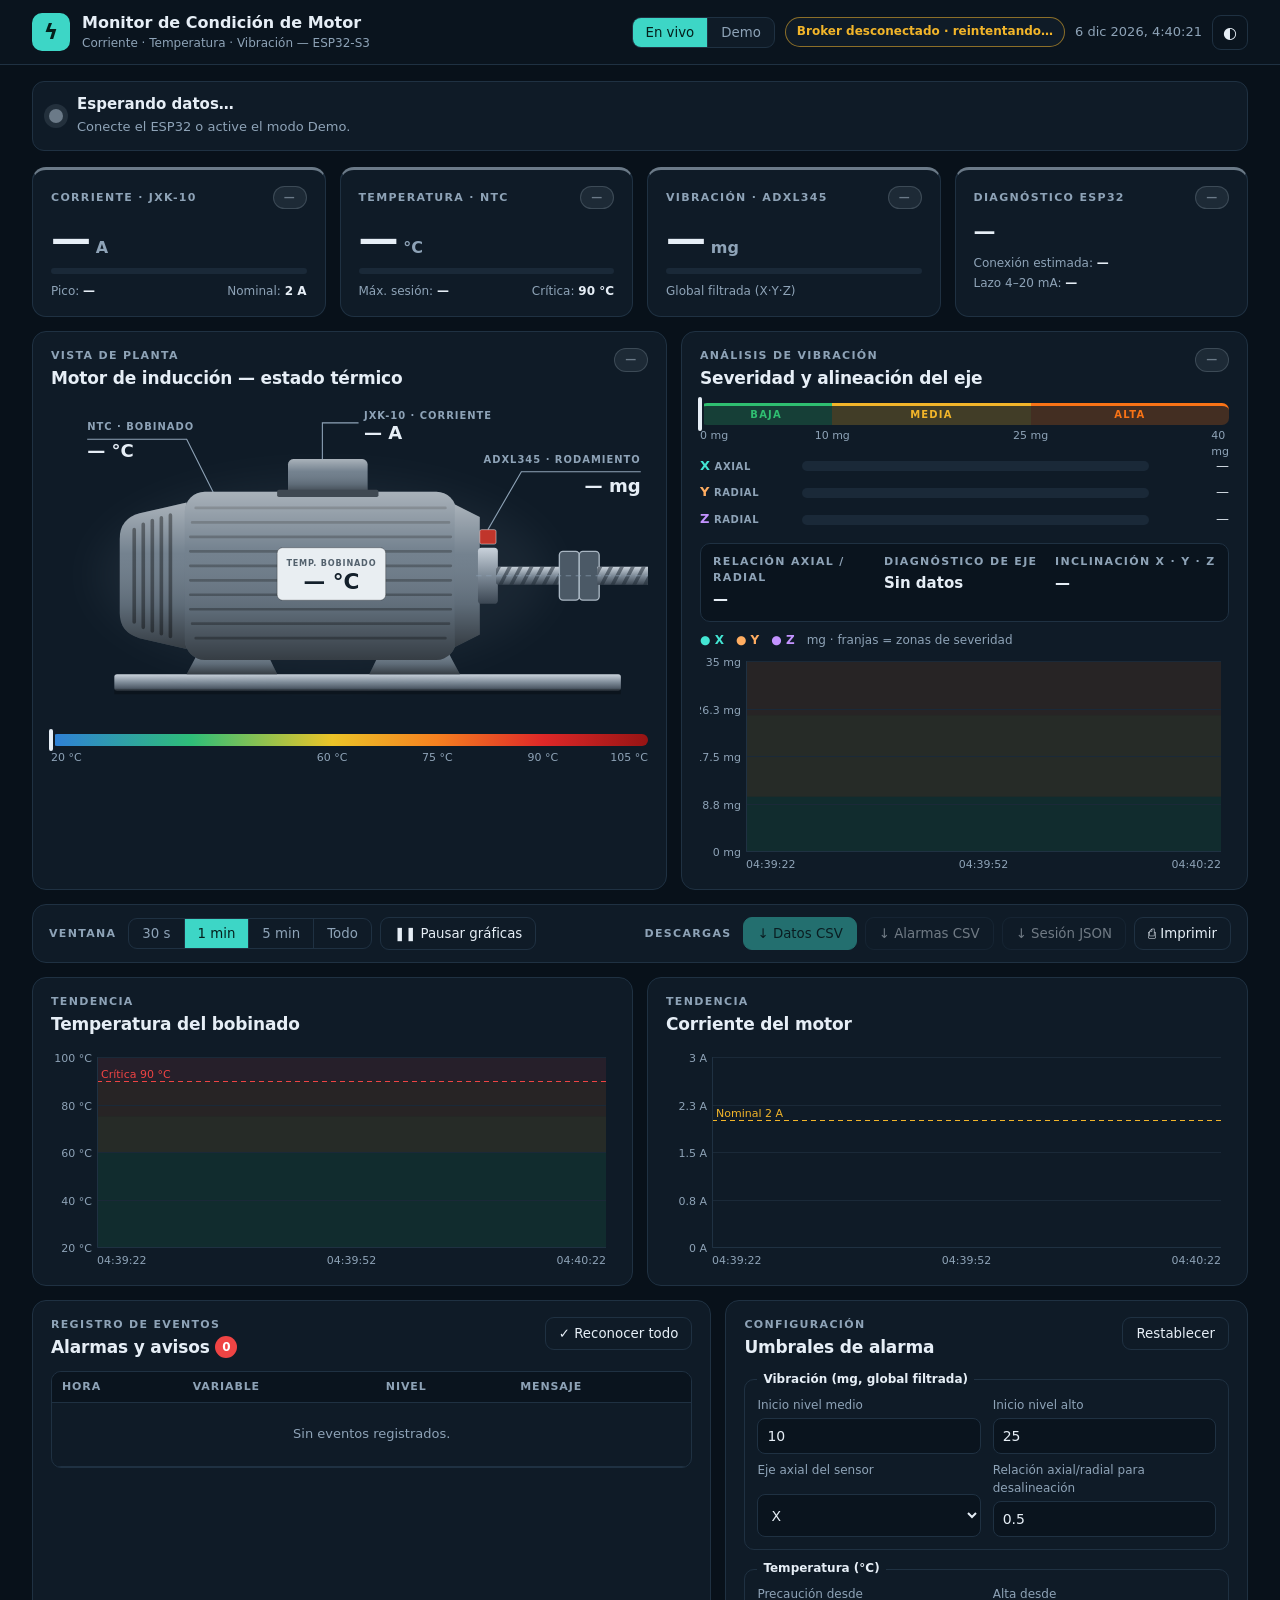
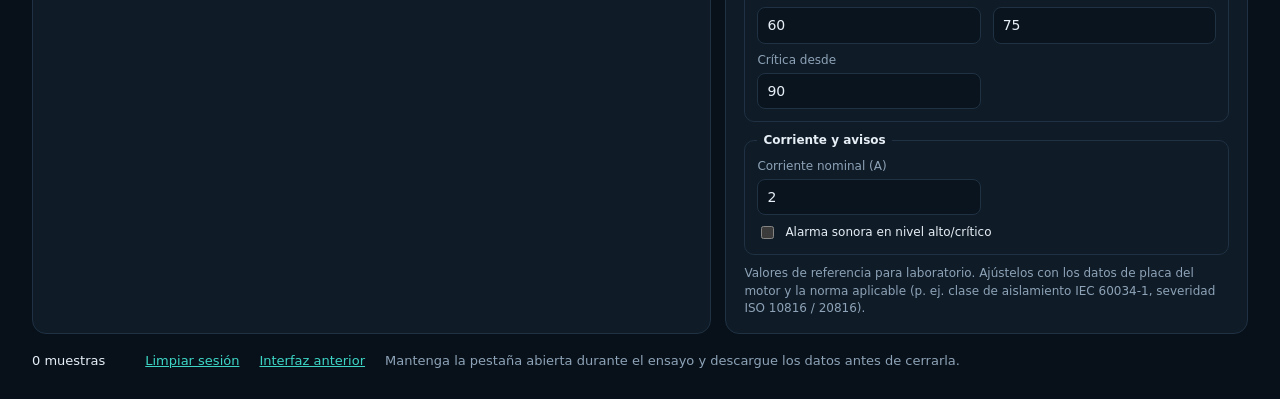
==== index.html @ 083af039 "Add files via upload" ====
<!doctype html>
<html lang="es" data-theme="dark">
<head>
<meta charset="utf-8">
<meta name="viewport" content="width=device-width,initial-scale=1">
<title>Monitor de Condición · Motor de inducción</title>
<link rel="stylesheet" href="monitor.css?v=1">
</head>
<body>

<header class="top">
  <div class="wrap bar">
    <div class="brand">
      <span class="logo" aria-hidden="true">ϟ</span>
      <div><b>Monitor de Condición de Motor</b><small>Corriente · Temperatura · Vibración — ESP32-S3</small></div>
    </div>
    <div class="controls">
      <div class="seg" role="group" aria-label="Fuente de datos">
        <button type="button" data-mode="live" class="on">En vivo</button>
        <button type="button" data-mode="demo">Demo</button>
      </div>
      <span id="conn" class="pill" role="status">Conectando…</span>
      <span id="clock" class="clock"></span>
      <button type="button" id="themeBtn" class="btn ghost icon" title="Cambiar tema claro / oscuro" aria-label="Cambiar tema">◐</button>
    </div>
  </div>
</header>

<div id="demoBar" class="demobar" hidden>
  <div class="wrap demorow">
    <span><b>MODO DEMOSTRACIÓN</b> — datos simulados en el navegador, no provienen del ESP32.</span>
    <label>Escenario
      <select id="scenario">
        <option value="auto">Ciclo automático</option>
        <option value="normal">Operación normal</option>
        <option value="desalineacion">Eje desalineado</option>
        <option value="vibracion">Vibración alta</option>
        <option value="calentamiento">Sobrecalentamiento</option>
        <option value="parada">Motor detenido</option>
      </select>
    </label>
    <span id="scenNow" class="muted"></span>
  </div>
</div>

<main class="wrap">

  <div id="banner" class="banner off" aria-live="polite">
    <span class="dot"></span><div><b id="bannerTitle">Esperando datos…</b><span id="bannerText">Conecte el ESP32 o active el modo Demo.</span></div>
  </div>

  <!-- KPIs -->
  <section class="kpis" aria-label="Indicadores principales">
    <article class="card kpi" id="kpiI" data-lv="off">
      <div class="khead"><span class="eyebrow">Corriente · JXK-10</span><span class="badge lv-off" id="bI">—</span></div>
      <div class="val"><strong id="vI">—</strong><span id="uI">A</span></div>
      <div class="meter"><i id="mI"></i></div>
      <div class="ksub"><span>Pico: <b id="vIpk">—</b></span><span>Nominal: <b id="vInom">—</b></span></div>
    </article>
    <article class="card kpi" id="kpiT" data-lv="off">
      <div class="khead"><span class="eyebrow">Temperatura · NTC</span><span class="badge lv-off" id="bT">—</span></div>
      <div class="val"><strong id="vT">—</strong><span>°C</span></div>
      <div class="meter"><i id="mT"></i></div>
      <div class="ksub"><span>Máx. sesión: <b id="vTmax">—</b></span><span>Crítica: <b id="vTcrit">—</b></span></div>
    </article>
    <article class="card kpi" id="kpiV" data-lv="off">
      <div class="khead"><span class="eyebrow">Vibración · ADXL345</span><span class="badge lv-off" id="bV">—</span></div>
      <div class="val"><strong id="vV">—</strong><span>mg</span></div>
      <div class="meter"><i id="mV"></i></div>
      <div class="ksub"><span>Global filtrada (X·Y·Z)</span><span class="chip" id="chipMis" hidden>⚠ Eje desalineado</span></div>
    </article>
    <article class="card kpi" id="kpiF" data-lv="off">
      <div class="khead"><span class="eyebrow">Diagnóstico ESP32</span><span class="badge lv-off" id="bF">—</span></div>
      <div class="val small"><strong id="vF">—</strong></div>
      <div class="ksub col">
        <span>Conexión estimada: <b id="vFase">—</b></span>
        <span>Lazo 4–20 mA: <b id="vLazo">—</b></span>
      </div>
    </article>
  </section>

  <!-- Motor + vibración -->
  <section class="row2">
    <article class="card">
      <div class="chead">
        <div><span class="eyebrow">Vista de planta</span><h2>Motor de inducción — estado térmico</h2></div>
        <span class="badge lv-off" id="bT2">—</span>
      </div>
      <svg id="motor" class="motor" viewBox="0 0 660 360" role="img" aria-label="Motor industrial cuyo color cambia con la temperatura">
        <defs>
          <linearGradient id="shade" x1="0" y1="0" x2="0" y2="1">
            <stop offset="0" stop-color="#fff" stop-opacity=".42"/>
            <stop offset=".35" stop-color="#fff" stop-opacity=".06"/>
            <stop offset=".7" stop-color="#000" stop-opacity=".12"/>
            <stop offset="1" stop-color="#000" stop-opacity=".5"/>
          </linearGradient>
          <linearGradient id="steel" x1="0" y1="0" x2="0" y2="1">
            <stop offset="0" stop-color="#c9d2db"/><stop offset=".5" stop-color="#7d8a97"/><stop offset="1" stop-color="#3b4652"/>
          </linearGradient>
          <filter id="blur" x="-30%" y="-60%" width="160%" height="220%"><feGaussianBlur stdDeviation="22"/></filter>
          <clipPath id="shaftClip"><rect x="492" y="181" width="72" height="20" rx="3"/></clipPath>
          <clipPath id="loadClip"><rect x="604" y="181" width="56" height="20"/></clipPath>
        </defs>

        <!-- callouts -->
        <g class="callouts">
          <path d="M210 160 L150 40 L40 40" class="lead"/>
          <circle cx="210" cy="160" r="4" class="probe"/>
          <text x="40" y="30" class="cl-t">NTC · BOBINADO</text>
          <text x="40" y="60" class="cl-v" id="svT">— °C</text>

          <path d="M300 62 L300 22 L340 22" class="lead"/>
          <text x="346" y="18" class="cl-t">JXK-10 · CORRIENTE</text>
          <text x="346" y="40" class="cl-v" id="svI">— A</text>

          <path d="M483 140 L520 76 L652 76" class="lead"/>
          <text x="652" y="66" class="cl-t" text-anchor="end">ADXL345 · RODAMIENTO</text>
          <text x="652" y="98" class="cl-v" text-anchor="end" id="svV">— mg</text>
        </g>

        <!-- base -->
        <rect x="70" y="300" width="560" height="18" rx="3" fill="url(#steel)"/>
        <rect x="70" y="316" width="560" height="6" fill="#000" opacity=".25"/>

        <g id="motorBody" class="mbody">
          <ellipse cx="300" cy="190" rx="250" ry="105" class="glow" filter="url(#blur)"/>
          <!-- feet -->
          <path d="M170 262 L150 300 L250 300 L232 262 Z" class="mc"/>
          <path d="M370 262 L352 300 L452 300 L432 262 Z" class="mc"/>
          <path d="M170 262 L150 300 L250 300 L232 262 Z M370 262 L352 300 L452 300 L432 262 Z" fill="url(#shade)"/>
          <!-- fan cover -->
          <path d="M150 110 L98 122 Q76 128 76 150 L76 232 Q76 254 98 260 L150 272 Z" class="mc"/>
          <path d="M150 110 L98 122 Q76 128 76 150 L76 232 Q76 254 98 260 L150 272 Z" fill="url(#shade)"/>
          <g class="grill"><path d="M92 140 V242 M102 134 V248 M112 130 V252 M122 127 V255 M132 124 V258"/></g>
          <!-- frame -->
          <rect x="148" y="98" width="300" height="186" rx="22" class="mc"/>
          <g class="fins">
            <path d="M160 116 H436 M156 132 H440 M154 148 H442 M154 164 H442 M154 180 H442 M154 196 H442 M154 212 H442 M154 228 H442 M156 244 H440 M160 260 H436"/>
          </g>
          <rect x="148" y="98" width="300" height="186" rx="22" fill="url(#shade)"/>
          <!-- terminal box -->
          <rect x="262" y="62" width="88" height="40" rx="6" class="mc"/>
          <rect x="262" y="62" width="88" height="40" rx="6" fill="url(#shade)"/>
          <rect x="250" y="96" width="112" height="8" rx="2" class="mc dark"/>
          <!-- nameplate / live display -->
          <rect x="250" y="160" width="120" height="58" rx="6" class="plate"/>
          <text x="310" y="180" class="plate-t" text-anchor="middle">TEMP. BOBINADO</text>
          <text x="310" y="206" class="plate-v" text-anchor="middle" id="svPlate">— °C</text>
          <!-- end shield + bearing -->
          <path d="M446 112 L474 126 L474 256 L446 270 Z" class="mc"/>
          <path d="M446 112 L474 126 L474 256 L446 270 Z" fill="url(#shade)"/>
          <rect x="472" y="160" width="22" height="62" rx="4" fill="url(#steel)"/>
          <rect x="474" y="140" width="18" height="16" rx="2" class="sensor"/>
          <!-- shaft -->
          <rect x="492" y="181" width="72" height="20" rx="3" fill="url(#steel)"/>
          <g clip-path="url(#shaftClip)"><g class="spin"><path d="M456 210 L476 172 M468 210 L488 172 M480 210 L500 172 M492 210 L512 172 M504 210 L524 172 M516 210 L536 172 M528 210 L548 172 M540 210 L560 172 M552 210 L572 172 M564 210 L584 172" class="stripes"/></g></g>
          <!-- coupling half (motor side) -->
          <rect x="562" y="164" width="22" height="54" rx="4" class="coupling"/>
        </g>

        <!-- driven load side -->
        <g id="loadSide" class="load">
          <rect x="584" y="164" width="22" height="54" rx="4" class="coupling"/>
          <rect x="604" y="181" width="56" height="20" fill="url(#steel)"/>
          <g clip-path="url(#loadClip)"><g class="spin"><path d="M568 210 L588 172 M580 210 L600 172 M592 210 L612 172 M604 210 L624 172 M616 210 L636 172 M628 210 L648 172 M640 210 L660 172 M652 210 L672 172" class="stripes"/></g></g>
        </g>
        <path d="M470 191 H660" class="axis-line"/>
        <g id="misMark" class="mis-mark">
          <path d="M583 140 V242" class="mis-line"/>
          <rect x="520" y="248" width="128" height="26" rx="6" class="mis-box"/>
          <text x="584" y="266" text-anchor="middle" class="mis-t">⚠ EJE DESALINEADO</text>
        </g>
      </svg>

      <div class="thermo">
        <div class="tbar" id="tbar"><i id="tmark"></i></div>
        <div class="tticks" id="tticks"></div>
      </div>
    </article>

    <article class="card">
      <div class="chead">
        <div><span class="eyebrow">Análisis de vibración</span><h2>Severidad y alineación del eje</h2></div>
        <span class="badge lv-off" id="bV2">—</span>
      </div>

      <div class="scalebox">
        <div class="scale" id="vscale">
          <div class="z z-ok"><span>BAJA</span></div><div class="z z-warn"><span>MEDIA</span></div><div class="z z-alarm"><span>ALTA</span></div>
          <i class="needle" id="vneedle"></i>
        </div>
        <div class="scalelbl" id="vscalelbl"></div>
      </div>

      <div class="axes">
        <div class="axis"><b class="cx">X <em id="axX"></em></b><div class="track"><i id="fX" style="background:var(--cx)"></i></div><span id="tX">—</span></div>
        <div class="axis"><b class="cy">Y <em id="axY"></em></b><div class="track"><i id="fY" style="background:var(--cy)"></i></div><span id="tY">—</span></div>
        <div class="axis"><b class="cz">Z <em id="axZ"></em></b><div class="track"><i id="fZ" style="background:var(--cz)"></i></div><span id="tZ">—</span></div>
      </div>

      <div class="diag" id="diag" data-lv="off">
        <div><span class="eyebrow">Relación axial / radial</span><strong id="vRatio">—</strong></div>
        <div><span class="eyebrow">Diagnóstico de eje</span><strong id="vAlign">Sin datos</strong></div>
        <div><span class="eyebrow">Inclinación X · Y · Z</span><strong id="vAng">—</strong></div>
      </div>

      <div class="legend"><b class="cx">● X</b><b class="cy">● Y</b><b class="cz">● Z</b><span class="muted">mg · franjas = zonas de severidad</span></div>
      <canvas id="cV" class="chart" aria-label="Vibración por eje en el tiempo"></canvas>
    </article>
  </section>

  <!-- toolbar de gráficas -->
  <section class="toolbar card">
    <div class="tgroup">
      <span class="eyebrow">Ventana</span>
      <div class="seg" role="group" aria-label="Ventana de tiempo">
        <button type="button" data-win="30000">30 s</button>
        <button type="button" data-win="60000" class="on">1 min</button>
        <button type="button" data-win="300000">5 min</button>
        <button type="button" data-win="all">Todo</button>
      </div>
      <button type="button" id="pauseBtn" class="btn ghost">❚❚ Pausar gráficas</button>
    </div>
    <div class="tgroup">
      <span class="eyebrow">Descargas</span>
      <button type="button" class="btn" id="dlCsv" disabled>↓ Datos CSV</button>
      <button type="button" class="btn ghost" id="dlEv" disabled>↓ Alarmas CSV</button>
      <button type="button" class="btn ghost" id="dlJson" disabled>↓ Sesión JSON</button>
      <button type="button" class="btn ghost" id="printBtn">⎙ Imprimir</button>
    </div>
  </section>

  <section class="row2 charts">
    <article class="card">
      <div class="chead"><div><span class="eyebrow">Tendencia</span><h2>Temperatura del bobinado</h2></div><span class="muted small" id="tStats"></span></div>
      <canvas id="cT" class="chart" aria-label="Temperatura en el tiempo"></canvas>
    </article>
    <article class="card">
      <div class="chead"><div><span class="eyebrow">Tendencia</span><h2>Corriente del motor</h2></div><span class="muted small" id="iStats"></span></div>
      <canvas id="cI" class="chart" aria-label="Corriente en el tiempo"></canvas>
    </article>
  </section>

  <section class="row2 bottom">
    <article class="card">
      <div class="chead">
        <div><span class="eyebrow">Registro de eventos</span><h2>Alarmas y avisos <span class="count" id="unack" hidden>0</span></h2></div>
        <button type="button" class="btn ghost" id="ackBtn">✓ Reconocer todo</button>
      </div>
      <div class="log">
        <table>
          <thead><tr><th>Hora</th><th>Variable</th><th>Nivel</th><th>Mensaje</th></tr></thead>
          <tbody id="logBody"><tr class="empty"><td colspan="4">Sin eventos registrados.</td></tr></tbody>
        </table>
      </div>
    </article>

    <article class="card">
      <div class="chead"><div><span class="eyebrow">Configuración</span><h2>Umbrales de alarma</h2></div><button type="button" class="btn ghost" id="cfgReset">Restablecer</button></div>
      <form id="cfg" class="cfg" autocomplete="off">
        <fieldset>
          <legend>Vibración (mg, global filtrada)</legend>
          <label>Inicio nivel medio<input type="number" step="0.5" min="0" data-k="vibMed"></label>
          <label>Inicio nivel alto<input type="number" step="0.5" min="0" data-k="vibAlt"></label>
          <label>Eje axial del sensor<select data-k="axial"><option>X</option><option>Y</option><option>Z</option></select></label>
          <label>Relación axial/radial para desalineación<input type="number" step="0.05" min="0" data-k="ratio"></label>
        </fieldset>
        <fieldset>
          <legend>Temperatura (°C)</legend>
          <label>Precaución desde<input type="number" step="1" data-k="tWarn"></label>
          <label>Alta desde<input type="number" step="1" data-k="tHigh"></label>
          <label>Crítica desde<input type="number" step="1" data-k="tCrit"></label>
        </fieldset>
        <fieldset>
          <legend>Corriente y avisos</legend>
          <label>Corriente nominal (A)<input type="number" step="0.1" min="0" data-k="iNom"></label>
          <label class="check"><input type="checkbox" data-k="sound"> Alarma sonora en nivel alto/crítico</label>
        </fieldset>
        <p class="note" id="cfgMsg">Valores de referencia para laboratorio. Ajústelos con los datos de placa del motor y la norma aplicable (p. ej. clase de aislamiento IEC 60034-1, severidad ISO 10816 / 20816).</p>
      </form>
    </article>
  </section>

  <footer class="foot">
    <span id="nRows">0 muestras</span>
    <span id="nLoss"></span>
    <button type="button" class="linkbtn" id="clearBtn">Limpiar sesión</button>
    <a href="index_anterior.html">Interfaz anterior</a>
    <span class="muted">Mantenga la pestaña abierta durante el ensayo y descargue los datos antes de cerrarla.</span>
  </footer>
</main>

<script src="monitor.js?v=1"></script>
</body>
</html>
---- monitor.css ----
:root{
  --bg:#08111a;--panel:#0f1b27;--panel-2:#0a141e;--line:#1f3142;--ink:#e6eef6;--muted:#8ea3b7;
  --accent:#3dd6c6;--on-accent:#04201c;
  --ok:#2fbf71;--warn:#f2b52a;--alarm:#f97316;--crit:#ef4444;--off:#6b7a88;
  --cx:#43e5d3;--cy:#ffad61;--cz:#c393ff;--ct:#ff8a4c;--ci:#a3e635;
  --grid:#1a2938;--plate:#e9eef2;--plate-ink:#14202b;
  color-scheme:dark;
}
[data-theme=light]{
  --bg:#eef2f5;--panel:#ffffff;--panel-2:#f5f8fa;--line:#d6dee5;--ink:#122230;--muted:#5a6d7e;
  --accent:#0f8f84;--on-accent:#fff;
  --ok:#1a9a55;--warn:#b98500;--alarm:#d35b0a;--crit:#d32626;--off:#8a97a3;
  --cx:#0a8f96;--cy:#c5650d;--cz:#7a4fd0;--ct:#d1561b;--ci:#5b8f0c;
  --grid:#e3e9ee;
  color-scheme:light;
}
*{box-sizing:border-box}
body{margin:0;background:var(--bg);color:var(--ink);font:15px/1.45 "Segoe UI",Inter,system-ui,sans-serif;-webkit-font-smoothing:antialiased}
.wrap{max-width:1320px;margin:0 auto;padding:0 clamp(12px,3vw,32px)}
h2{font-size:17px;margin:2px 0 0;letter-spacing:-.01em}
.muted{color:var(--muted)}.small{font-size:12px}
.eyebrow{display:block;font-size:11px;letter-spacing:.12em;color:var(--muted);text-transform:uppercase;font-weight:700}

/* header */
.top{background:var(--panel-2);border-bottom:1px solid var(--line);position:sticky;top:0;z-index:20}
.bar{display:flex;align-items:center;justify-content:space-between;gap:12px 18px;min-height:64px;flex-wrap:wrap;padding-top:8px;padding-bottom:8px}
.brand{display:flex;gap:12px;align-items:center}
.brand b{font-size:16px}.brand small{display:block;color:var(--muted);font-size:12px}
.logo{width:38px;height:38px;display:grid;place-items:center;border-radius:10px;background:var(--accent);color:var(--on-accent);font:900 22px system-ui;flex:none}
.controls{display:flex;gap:10px;align-items:center;flex-wrap:wrap}
.clock{font-variant-numeric:tabular-nums;color:var(--muted);font-size:13px}
.seg{display:inline-flex;border:1px solid var(--line);border-radius:9px;overflow:hidden;background:var(--panel)}
.seg button{background:transparent;color:var(--muted);border:0;padding:7px 13px;font:600 13px/1 inherit;font-family:inherit;cursor:pointer}
.seg button+button{border-left:1px solid var(--line)}
.seg button.on{background:var(--accent);color:var(--on-accent)}
.pill{padding:5px 11px;border-radius:99px;font-size:12px;font-weight:600;background:var(--panel);border:1px solid var(--line);color:var(--muted);white-space:nowrap}
.pill.live{color:var(--ok);border-color:color-mix(in srgb,var(--ok) 55%,transparent)}
.pill.warn{color:var(--warn);border-color:color-mix(in srgb,var(--warn) 55%,transparent)}
.pill.demo{color:var(--cz);border-color:color-mix(in srgb,var(--cz) 55%,transparent)}
.btn{border:1px solid var(--accent);background:var(--accent);color:var(--on-accent);border-radius:9px;padding:8px 13px;font:600 13px/1 inherit;font-family:inherit;cursor:pointer;white-space:nowrap}
.btn.ghost{background:transparent;color:var(--ink);border-color:var(--line)}
.btn:hover:enabled{filter:brightness(1.12)}.btn.ghost:hover:enabled{border-color:var(--accent)}
.btn:disabled{opacity:.45;cursor:default}
.btn.icon{padding:7px 10px;font-size:16px}
.btn.active{border-color:var(--warn);color:var(--warn)}
.linkbtn{background:none;border:0;color:var(--accent);cursor:pointer;font:inherit;padding:0;text-decoration:underline}
button:focus-visible,select:focus-visible,input:focus-visible,a:focus-visible{outline:2px solid var(--accent);outline-offset:2px}

.demobar{background:color-mix(in srgb,var(--cz) 16%,var(--panel-2));border-bottom:1px solid color-mix(in srgb,var(--cz) 40%,transparent);font-size:13px}
.demorow{display:flex;gap:10px 18px;align-items:center;flex-wrap:wrap;padding-top:8px;padding-bottom:8px}
.demobar b{color:var(--cz);letter-spacing:.05em}
.demobar select{margin-left:6px}

/* banner */
.banner{display:flex;gap:14px;align-items:center;padding:12px 16px;border-radius:12px;margin:16px 0;border:1px solid var(--line);background:var(--panel)}
.banner b{display:block;font-size:15px}.banner span:not(.dot){color:var(--muted);font-size:13px}
.banner .dot{width:14px;height:14px;border-radius:50%;flex:none;background:var(--c,var(--off));box-shadow:0 0 0 5px color-mix(in srgb,var(--c,var(--off)) 22%,transparent)}
.banner.ok{--c:var(--ok)}.banner.warn{--c:var(--warn)}.banner.alarm{--c:var(--alarm)}.banner.crit{--c:var(--crit)}.banner.off{--c:var(--off)}
.banner:not(.off){border-color:color-mix(in srgb,var(--c) 45%,var(--line));background:color-mix(in srgb,var(--c) 9%,var(--panel))}
.banner.crit .dot,.banner.alarm .dot{animation:pulse 1s infinite}
@keyframes pulse{50%{box-shadow:0 0 0 10px color-mix(in srgb,var(--c) 0%,transparent);opacity:.6}}

/* cards */
.card{background:var(--panel);border:1px solid var(--line);border-radius:14px;padding:16px 18px;min-width:0}
.chead{display:flex;justify-content:space-between;align-items:flex-start;gap:10px;margin-bottom:12px}
.kpis{display:grid;grid-template-columns:repeat(4,minmax(0,1fr));gap:14px}
.row2{display:grid;grid-template-columns:minmax(0,1.12fr) minmax(0,1fr);gap:14px;margin-top:14px}
.row2.charts{grid-template-columns:1fr 1fr}
.row2.bottom{grid-template-columns:minmax(0,1.3fr) minmax(0,1fr)}

.badge{display:inline-flex;align-items:center;gap:6px;padding:3px 10px;border-radius:99px;font-size:11px;font-weight:800;letter-spacing:.07em;text-transform:uppercase;white-space:nowrap;color:var(--c);background:color-mix(in srgb,var(--c) 16%,transparent);border:1px solid color-mix(in srgb,var(--c) 40%,transparent)}
.lv-ok{--c:var(--ok)}.lv-warn{--c:var(--warn)}.lv-alarm{--c:var(--alarm)}.lv-crit{--c:var(--crit)}.lv-off{--c:var(--off)}
.lv-crit{animation:blink 1s steps(2) infinite}
@keyframes blink{50%{opacity:.55}}

/* KPI */
.kpi{position:relative;overflow:hidden;border-top:3px solid var(--c,var(--off))}
.kpi[data-lv=ok]{--c:var(--ok)}.kpi[data-lv=warn]{--c:var(--warn)}.kpi[data-lv=alarm]{--c:var(--alarm)}.kpi[data-lv=crit]{--c:var(--crit)}.kpi[data-lv=off]{--c:var(--off)}
.kpi[data-lv=crit]{box-shadow:0 0 0 1px var(--crit),0 0 24px color-mix(in srgb,var(--crit) 30%,transparent)}
.khead{display:flex;justify-content:space-between;align-items:center;gap:8px}
.val{display:flex;align-items:baseline;gap:6px;margin:10px 0 8px;font-variant-numeric:tabular-nums}
.val strong{font-size:40px;line-height:1;letter-spacing:-.03em}
.val span{color:var(--muted);font-size:16px;font-weight:600}
.val.small strong{font-size:22px;line-height:1.2;letter-spacing:0}
.meter{height:6px;border-radius:3px;background:var(--grid);overflow:hidden}
.meter i{display:block;height:100%;width:0;background:var(--c,var(--off));transition:width .25s,background .25s}
.ksub{display:flex;justify-content:space-between;gap:8px;flex-wrap:wrap;margin-top:9px;font-size:12px;color:var(--muted)}
.ksub b{color:var(--ink);font-variant-numeric:tabular-nums}
.ksub.col{flex-direction:column;gap:3px}
.chip{color:var(--alarm);font-weight:800;animation:blink 1s steps(2) infinite}
.stale .val strong{opacity:.4}

/* motor */
.motor{width:100%;height:auto;display:block;--motor:#6b7a88;--glow:.12}
.motor .mc{fill:var(--motor);transition:fill .6s}
.motor .mc.dark{filter:brightness(.6)}
.motor .glow{fill:var(--motor);opacity:var(--glow);transition:opacity .6s,fill .6s}
.motor.hot-crit .glow{animation:glow 1.1s ease-in-out infinite}
@keyframes glow{50%{opacity:.25}}
.motor .fins path,.motor .grill path{stroke:#000;stroke-opacity:.28;stroke-width:3;fill:none;stroke-linecap:round}
.motor .grill path{stroke-width:4;stroke-opacity:.38}
.motor .plate{fill:var(--plate);stroke:#000;stroke-opacity:.3}
.motor .plate-t{fill:#53616d;font:700 9px system-ui;letter-spacing:.1em}
.motor .plate-v{fill:var(--plate-ink);font:800 24px system-ui;font-variant-numeric:tabular-nums}
.motor .sensor{fill:#c0352b;stroke:#fff;stroke-opacity:.5}
.motor .coupling{fill:#4b5966;stroke:#a9b6c2;stroke-width:1.5}
.motor .stripes{stroke:#1f2a35;stroke-width:4;stroke-opacity:.55}
.motor .spin{animation:spin .35s linear infinite;animation-play-state:paused}
.motor.running .spin{animation-play-state:running}
@keyframes spin{to{transform:translateX(24px)}}
.motor .axis-line{stroke:var(--muted);stroke-dasharray:6 5;stroke-width:1.2;opacity:.6}
.motor .lead{fill:none;stroke:var(--muted);stroke-width:1.2}
.motor .probe{fill:var(--accent);stroke:#fff;stroke-width:1.5}
.motor .cl-t{fill:var(--muted);font:700 11px system-ui;letter-spacing:.1em}
.motor .cl-v{fill:var(--ink);font:800 20px system-ui;font-variant-numeric:tabular-nums}
.motor .load{transform-origin:584px 191px;transition:transform .8s}
.motor .mis-mark{opacity:0;transition:opacity .4s}
.motor .mis-line{stroke:var(--crit);stroke-width:2;stroke-dasharray:4 4}
.motor .mis-box{fill:var(--crit)}
.motor .mis-t{fill:#fff;font:800 12px system-ui;letter-spacing:.05em}
.motor.mis .load{transform:rotate(-4deg) translateY(-3px)}
.motor.mis .mis-mark{opacity:1;animation:blink 1s steps(2) infinite}
.motor.mis .coupling{stroke:var(--crit)}
.mbody{transform-box:fill-box}
.motor.vib-media #motorBody{animation:shake .16s linear infinite}
.motor.vib-alta #motorBody{animation:shake2 .09s linear infinite}
@keyframes shake{25%{transform:translate(.7px,-.5px)}75%{transform:translate(-.7px,.5px)}}
@keyframes shake2{25%{transform:translate(2.2px,-1.6px)}50%{transform:translate(-1.4px,1.2px)}75%{transform:translate(1.6px,1.8px)}}

.thermo{margin-top:6px}
.tbar{height:12px;border-radius:6px;position:relative}
.tbar i{position:absolute;top:-5px;width:4px;height:22px;margin-left:-2px;border-radius:2px;background:var(--ink);box-shadow:0 0 0 2px var(--panel);transition:left .4s;left:0}
.tticks{position:relative;height:18px;font-size:11px;color:var(--muted);font-variant-numeric:tabular-nums}
.tticks span{position:absolute;top:4px;transform:translateX(-50%);white-space:nowrap}

/* vibration */
.scalebox{margin:4px 0 16px}
.scale{display:flex;height:22px;border-radius:7px;overflow:visible;position:relative}
.scale .z{display:grid;place-items:center;font-size:10px;font-weight:800;letter-spacing:.12em;color:var(--c);background:color-mix(in srgb,var(--c) 22%,transparent);border-top:3px solid var(--c);transition:flex-basis .3s}
.scale .z:first-child{border-radius:7px 0 0 7px}.scale .z:last-of-type{border-radius:0 7px 7px 0}
.z-ok{--c:var(--ok)}.z-warn{--c:var(--warn)}.z-alarm{--c:var(--alarm)}
.needle{position:absolute;top:-6px;bottom:-6px;width:4px;margin-left:-2px;border-radius:2px;background:var(--ink);box-shadow:0 0 0 2px var(--panel);transition:left .25s;left:0}
.scalelbl{position:relative;height:16px;font-size:11px;color:var(--muted);font-variant-numeric:tabular-nums}
.scalelbl span{position:absolute;top:3px;transform:translateX(-50%)}
.axes{display:grid;gap:8px}
.axis{display:grid;grid-template-columns:92px 1fr 70px;align-items:center;gap:10px;font-size:13px}
.axis b em{font-style:normal;font-size:10px;color:var(--muted);letter-spacing:.06em;font-weight:700}
.axis span{text-align:right;font-variant-numeric:tabular-nums}
.track{height:10px;background:var(--grid);border-radius:5px;overflow:hidden}
.track i{display:block;height:100%;width:0;border-radius:5px;transition:width .2s}
.cx{color:var(--cx)}.cy{color:var(--cy)}.cz{color:var(--cz)}
.diag{display:grid;grid-template-columns:repeat(3,minmax(0,1fr));gap:10px;margin:14px 0 10px;padding:10px 12px;border-radius:10px;border:1px solid var(--line);background:var(--panel-2)}
.diag strong{display:block;font-size:15px;margin-top:3px;font-variant-numeric:tabular-nums}
.diag[data-lv=alarm]{border-color:var(--alarm);background:color-mix(in srgb,var(--alarm) 10%,var(--panel-2))}
.diag[data-lv=alarm] #vAlign{color:var(--alarm)}
.diag[data-lv=ok] #vAlign{color:var(--ok)}
.legend{display:flex;gap:12px;align-items:center;font-size:12px;flex-wrap:wrap;margin-bottom:4px}

.chart{display:block;width:100%;height:220px;cursor:crosshair}

/* toolbar */
.toolbar{display:flex;justify-content:space-between;gap:12px;flex-wrap:wrap;margin-top:14px;padding:12px 16px}
.tgroup{display:flex;gap:8px;align-items:center;flex-wrap:wrap}
.tgroup .eyebrow{margin-right:4px}

/* log */
.count{display:inline-grid;place-items:center;min-width:22px;height:22px;padding:0 6px;border-radius:11px;background:var(--crit);color:#fff;font-size:12px;vertical-align:2px}
.log{max-height:330px;overflow:auto;border:1px solid var(--line);border-radius:10px}
table{width:100%;border-collapse:collapse;font-size:13px}
th{position:sticky;top:0;background:var(--panel-2);font-size:11px;letter-spacing:.08em;text-transform:uppercase;color:var(--muted)}
th,td{padding:7px 10px;border-bottom:1px solid var(--line);text-align:left;vertical-align:top}
td:first-child{font-variant-numeric:tabular-nums;white-space:nowrap;color:var(--muted)}
tr.unack td{background:color-mix(in srgb,var(--c,var(--crit)) 8%,transparent)}
tr.unack td:first-child{box-shadow:inset 3px 0 0 var(--c,var(--crit))}
tr.empty td{color:var(--muted);text-align:center;padding:22px}

/* config */
.cfg fieldset{border:1px solid var(--line);border-radius:10px;padding:8px 12px 12px;margin:0 0 10px;display:grid;grid-template-columns:repeat(2,minmax(0,1fr));gap:8px 12px}
.cfg legend{font-size:12px;font-weight:700;padding:0 6px}
.cfg label{display:grid;gap:4px;font-size:12px;color:var(--muted)}
.cfg label.check{display:flex;align-items:center;gap:8px;grid-column:1/-1;color:var(--ink)}
input,select{background:var(--panel-2);border:1px solid var(--line);color:var(--ink);border-radius:8px;padding:7px 9px;font:inherit;font-size:14px;min-width:0}
.note{font-size:12px;color:var(--muted);margin:4px 0 0}
.note.err{color:var(--crit);font-weight:600}

.foot{display:flex;gap:10px 20px;flex-wrap:wrap;align-items:center;margin:18px 0 28px;font-size:13px}
.foot a{color:var(--accent)}

@media (max-width:1100px){.kpis{grid-template-columns:repeat(2,minmax(0,1fr))}}
@media (max-width:900px){.row2,.row2.charts,.row2.bottom{grid-template-columns:minmax(0,1fr)}}
@media (max-width:560px){
  .kpis{grid-template-columns:minmax(0,1fr)}
  .diag{grid-template-columns:1fr}
  .cfg fieldset{grid-template-columns:1fr}
  .axis{grid-template-columns:70px 1fr 60px}
  .val strong{font-size:34px}
  .clock{display:none}
}
@media print{
  .top{position:static}.controls,.toolbar,.demobar select,#cfgReset,#ackBtn,.foot button{display:none!important}
  body{background:#fff}
  .card{break-inside:avoid}
  .log{max-height:none}
}
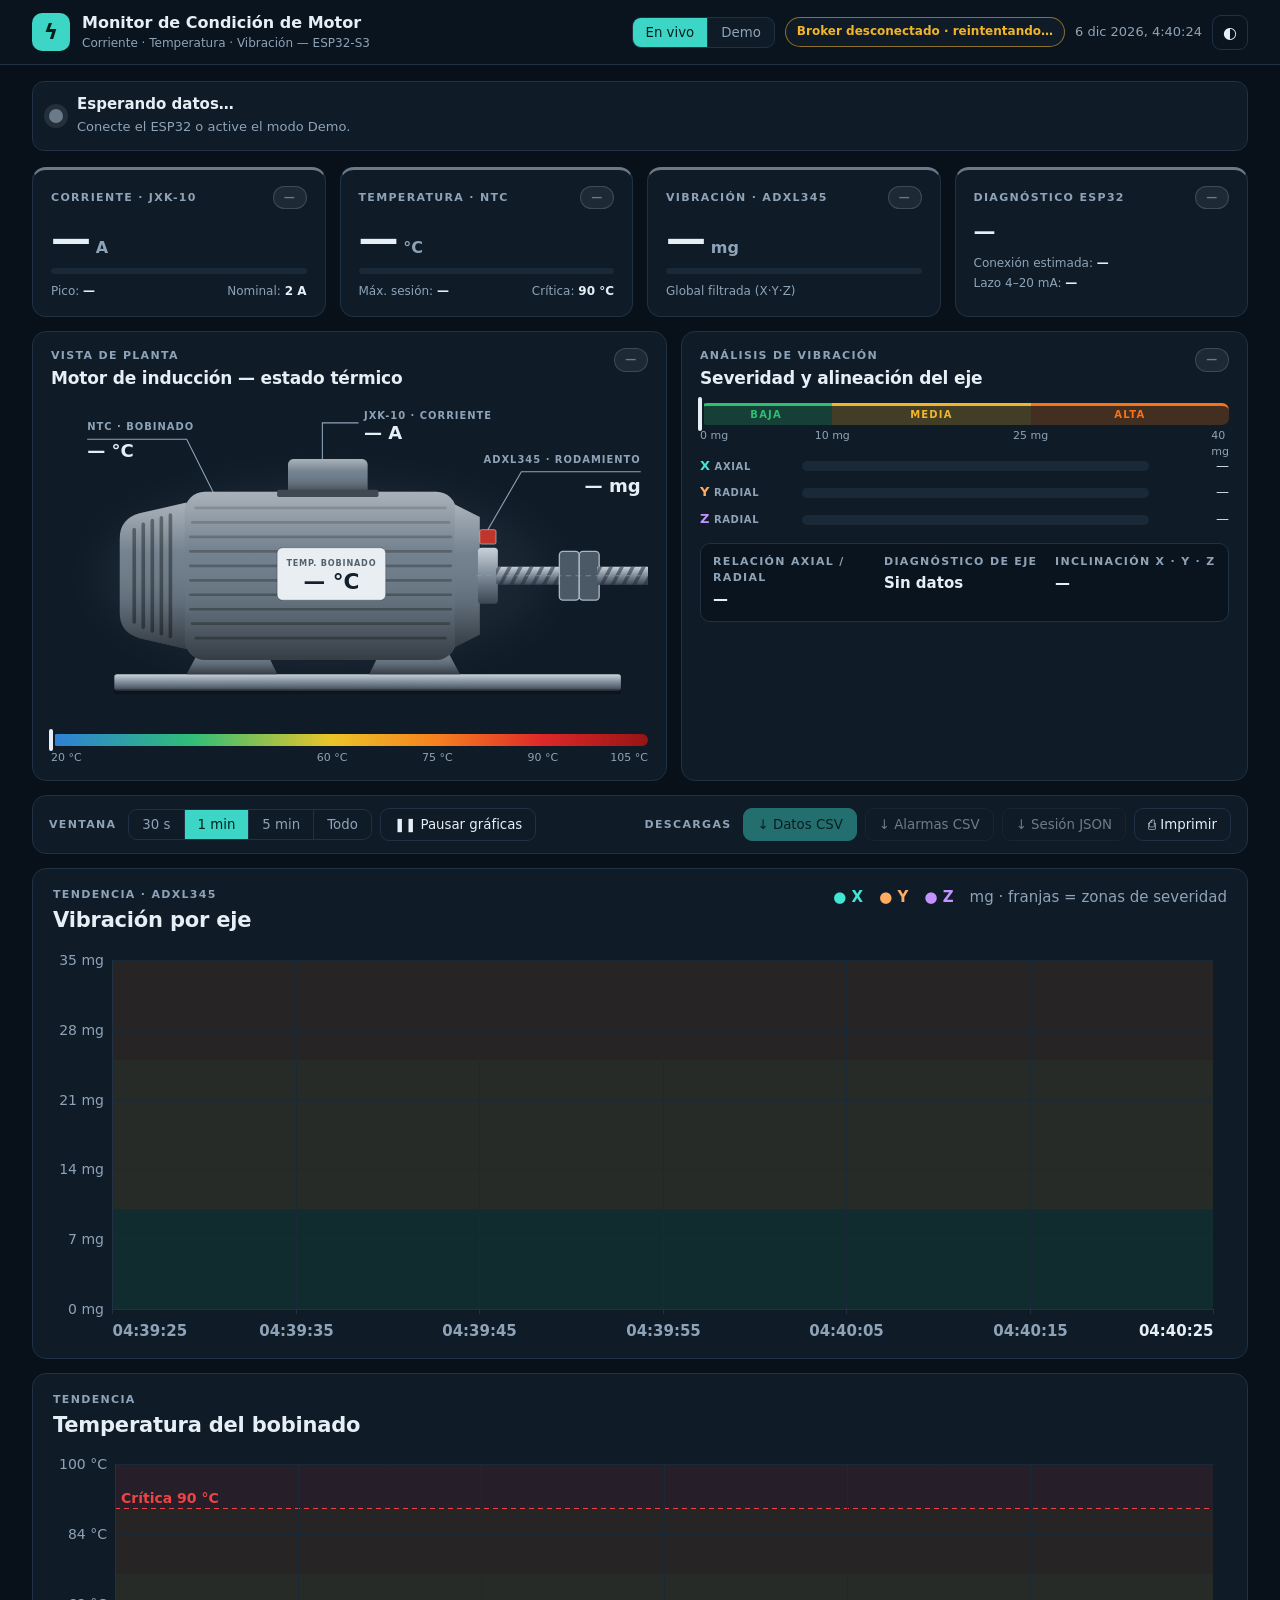
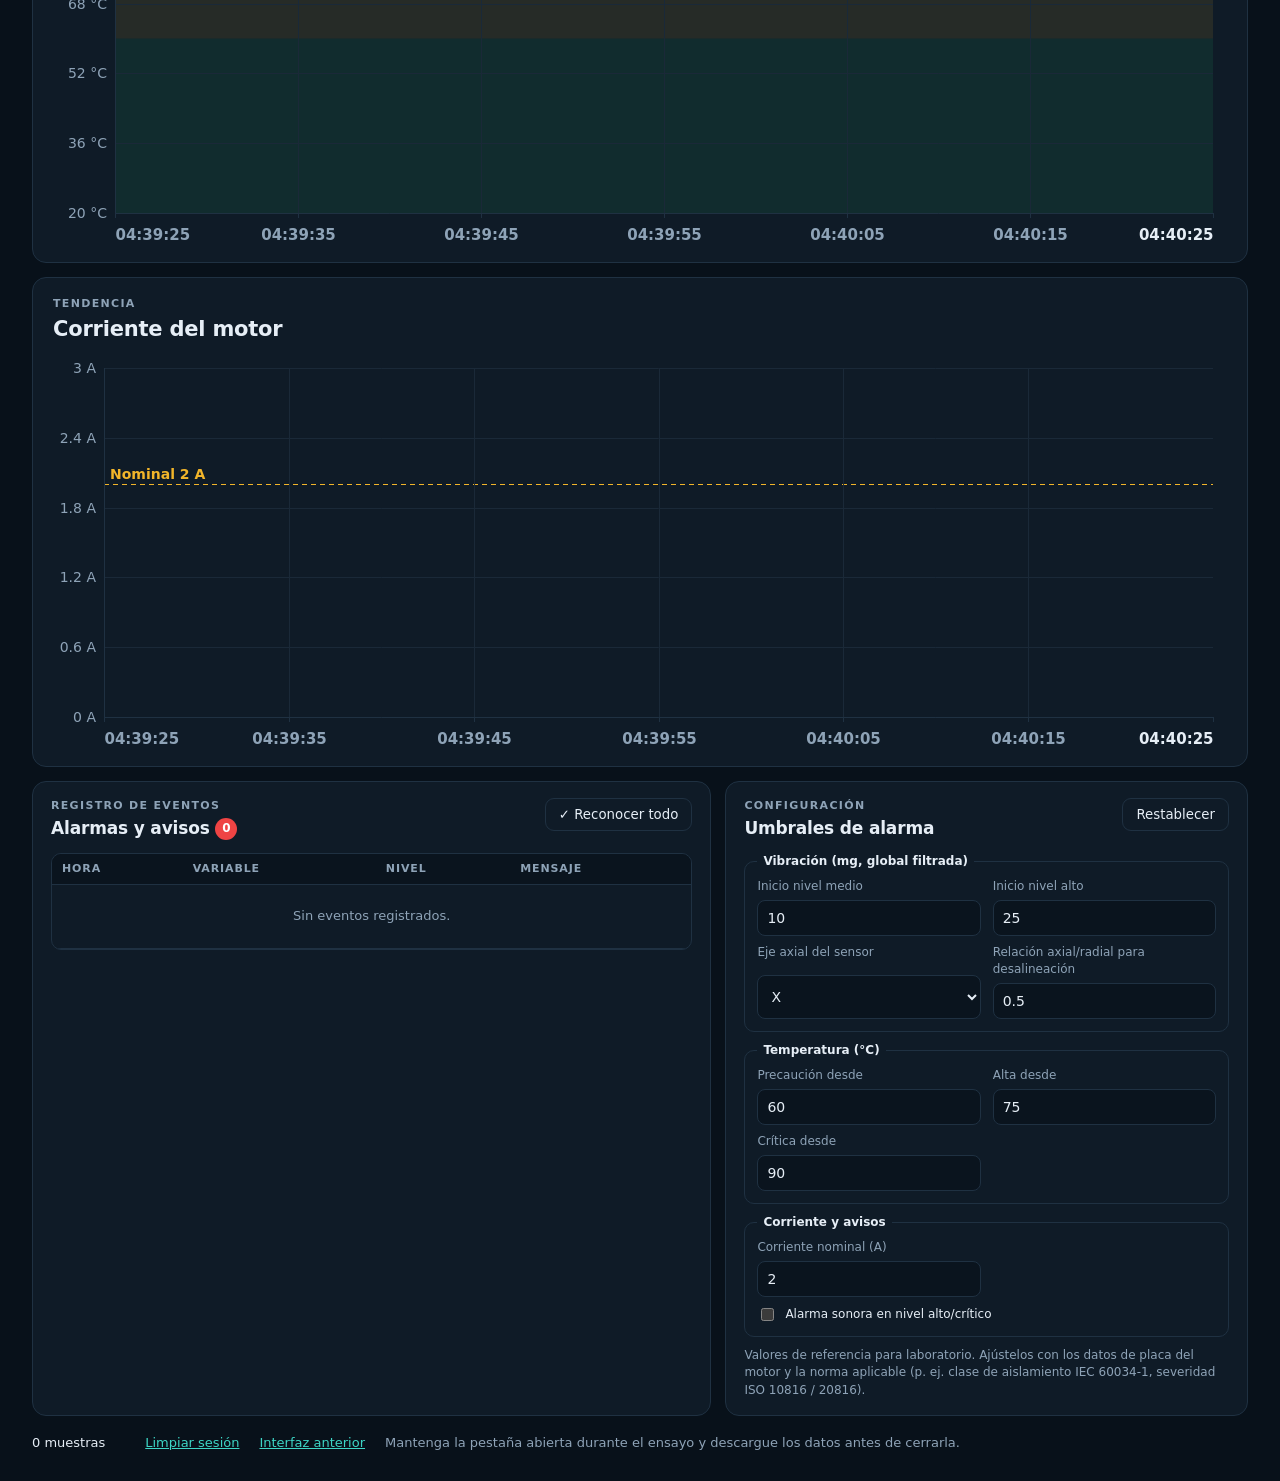
==== commit 9af0ffeb: "Add files via upload" ====
--- a/index.html
+++ b/index.html
@@ -4,7 +4,7 @@
 <meta charset="utf-8">
 <meta name="viewport" content="width=device-width,initial-scale=1">
 <title>Monitor de Condición · Motor de inducción</title>
-<link rel="stylesheet" href="monitor.css?v=1">
+<link rel="stylesheet" href="monitor.css?v=2">
 </head>
 <body>
 
@@ -203,9 +203,6 @@
         <div><span class="eyebrow">Diagnóstico de eje</span><strong id="vAlign">Sin datos</strong></div>
         <div><span class="eyebrow">Inclinación X · Y · Z</span><strong id="vAng">—</strong></div>
       </div>
-
-      <div class="legend"><b class="cx">● X</b><b class="cy">● Y</b><b class="cz">● Z</b><span class="muted">mg · franjas = zonas de severidad</span></div>
-      <canvas id="cV" class="chart" aria-label="Vibración por eje en el tiempo"></canvas>
     </article>
   </section>
 
@@ -231,6 +228,11 @@
   </section>
 
   <section class="row2 charts">
+    <article class="card">
+      <div class="chead"><div><span class="eyebrow">Tendencia · ADXL345</span><h2>Vibración por eje</h2></div>
+        <div class="legend"><b class="cx">● X</b><b class="cy">● Y</b><b class="cz">● Z</b><span class="muted">mg · franjas = zonas de severidad</span></div></div>
+      <canvas id="cV" class="chart" aria-label="Vibración por eje en el tiempo"></canvas>
+    </article>
     <article class="card">
       <div class="chead"><div><span class="eyebrow">Tendencia</span><h2>Temperatura del bobinado</h2></div><span class="muted small" id="tStats"></span></div>
       <canvas id="cT" class="chart" aria-label="Temperatura en el tiempo"></canvas>
@@ -290,6 +292,6 @@
   </footer>
 </main>
 
-<script src="monitor.js?v=1"></script>
+<script src="monitor.js?v=2"></script>
 </body>
 </html>
--- a/monitor.css
+++ b/monitor.css
@@ -65,7 +65,7 @@
 .chead{display:flex;justify-content:space-between;align-items:flex-start;gap:10px;margin-bottom:12px}
 .kpis{display:grid;grid-template-columns:repeat(4,minmax(0,1fr));gap:14px}
 .row2{display:grid;grid-template-columns:minmax(0,1.12fr) minmax(0,1fr);gap:14px;margin-top:14px}
-.row2.charts{grid-template-columns:1fr 1fr}
+.row2.charts{grid-template-columns:minmax(0,1fr)}
 .row2.bottom{grid-template-columns:minmax(0,1.3fr) minmax(0,1fr)}
 
 .badge{display:inline-flex;align-items:center;gap:6px;padding:3px 10px;border-radius:99px;font-size:11px;font-weight:800;letter-spacing:.07em;text-transform:uppercase;white-space:nowrap;color:var(--c);background:color-mix(in srgb,var(--c) 16%,transparent);border:1px solid color-mix(in srgb,var(--c) 40%,transparent)}
@@ -156,7 +156,11 @@
 .diag[data-lv=ok] #vAlign{color:var(--ok)}
 .legend{display:flex;gap:12px;align-items:center;font-size:12px;flex-wrap:wrap;margin-bottom:4px}
 
-.chart{display:block;width:100%;height:220px;cursor:crosshair}
+.chart{display:block;width:100%;height:clamp(300px,44vh,480px);cursor:crosshair}
+.charts .card{padding:18px 20px 14px}
+.charts .chead h2{font-size:21px}
+.charts .legend{font-size:15px;gap:16px;margin:0}
+.charts .muted.small{font-size:14px}
 
 /* toolbar */
 .toolbar{display:flex;justify-content:space-between;gap:12px;flex-wrap:wrap;margin-top:14px;padding:12px 16px}
@@ -194,6 +198,7 @@
   .cfg fieldset{grid-template-columns:1fr}
   .axis{grid-template-columns:70px 1fr 60px}
   .val strong{font-size:34px}
+  .chart{height:280px}
   .clock{display:none}
 }
 @media print{
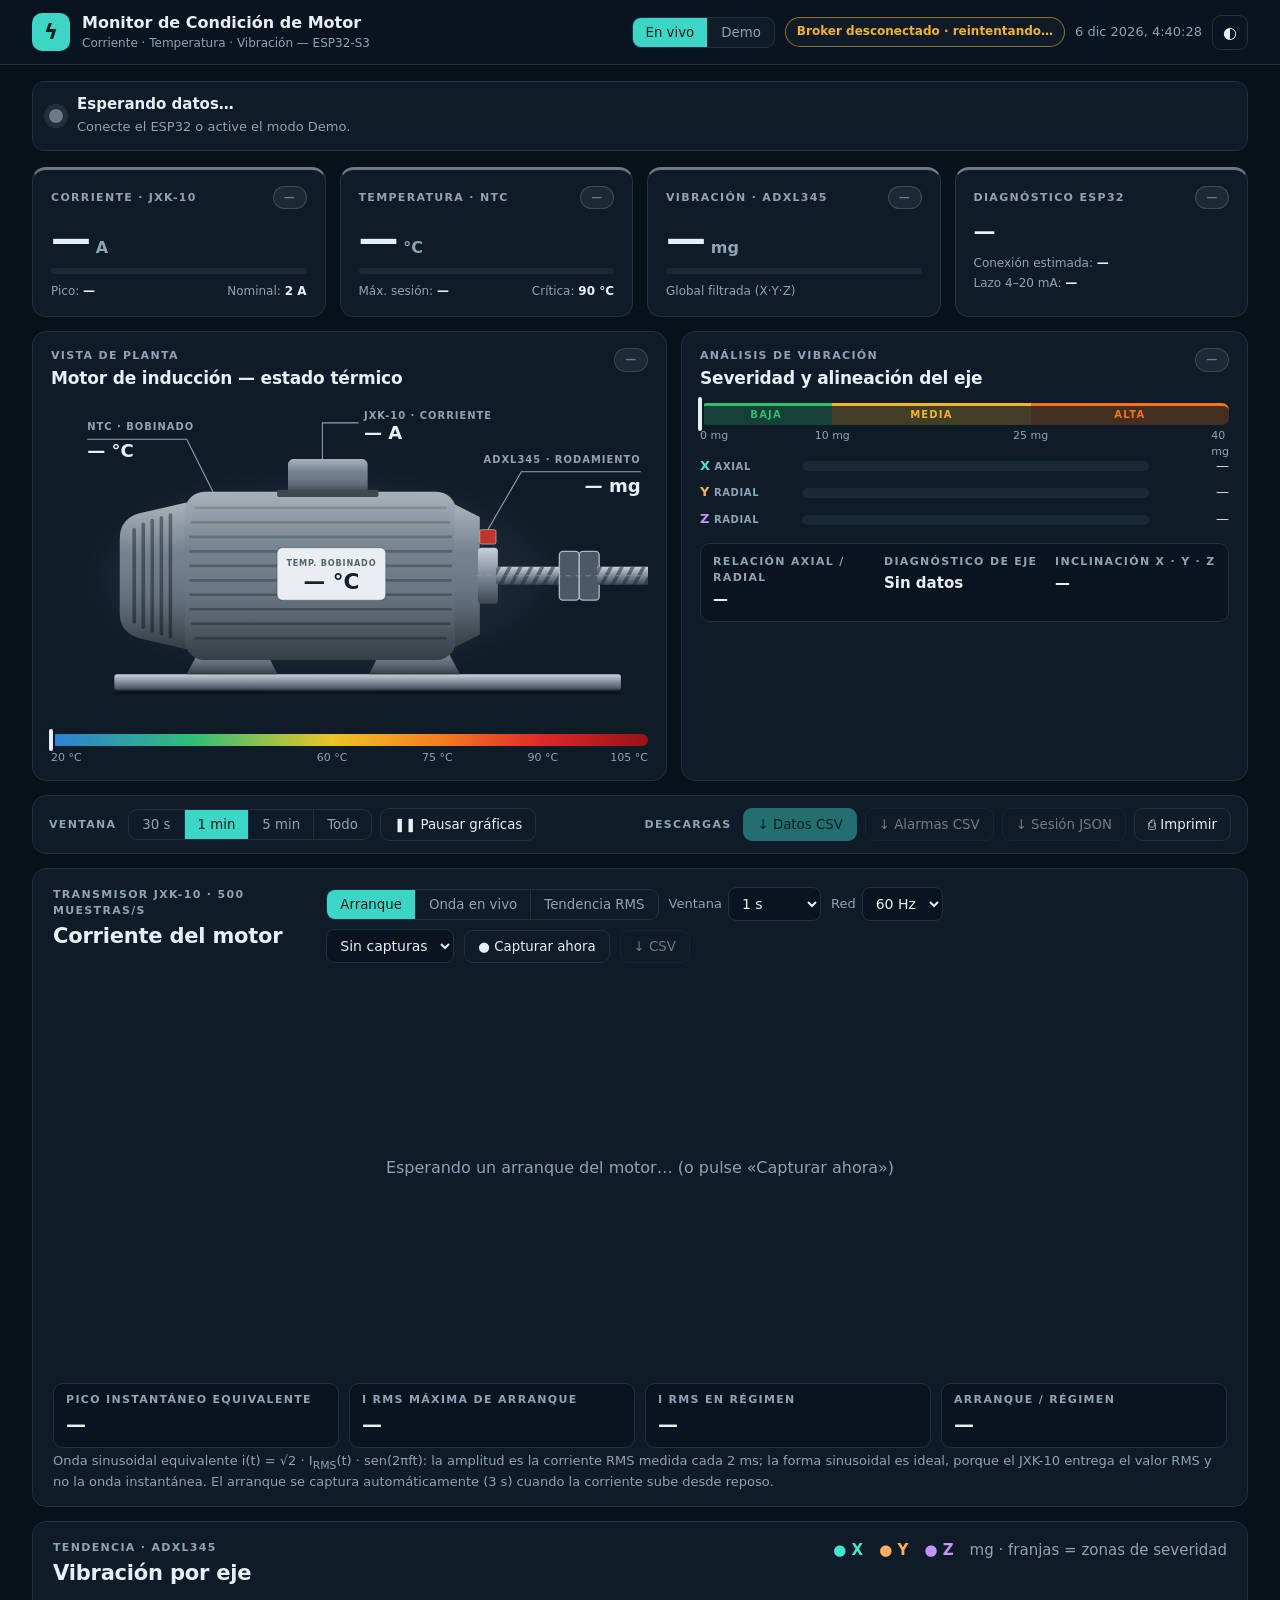
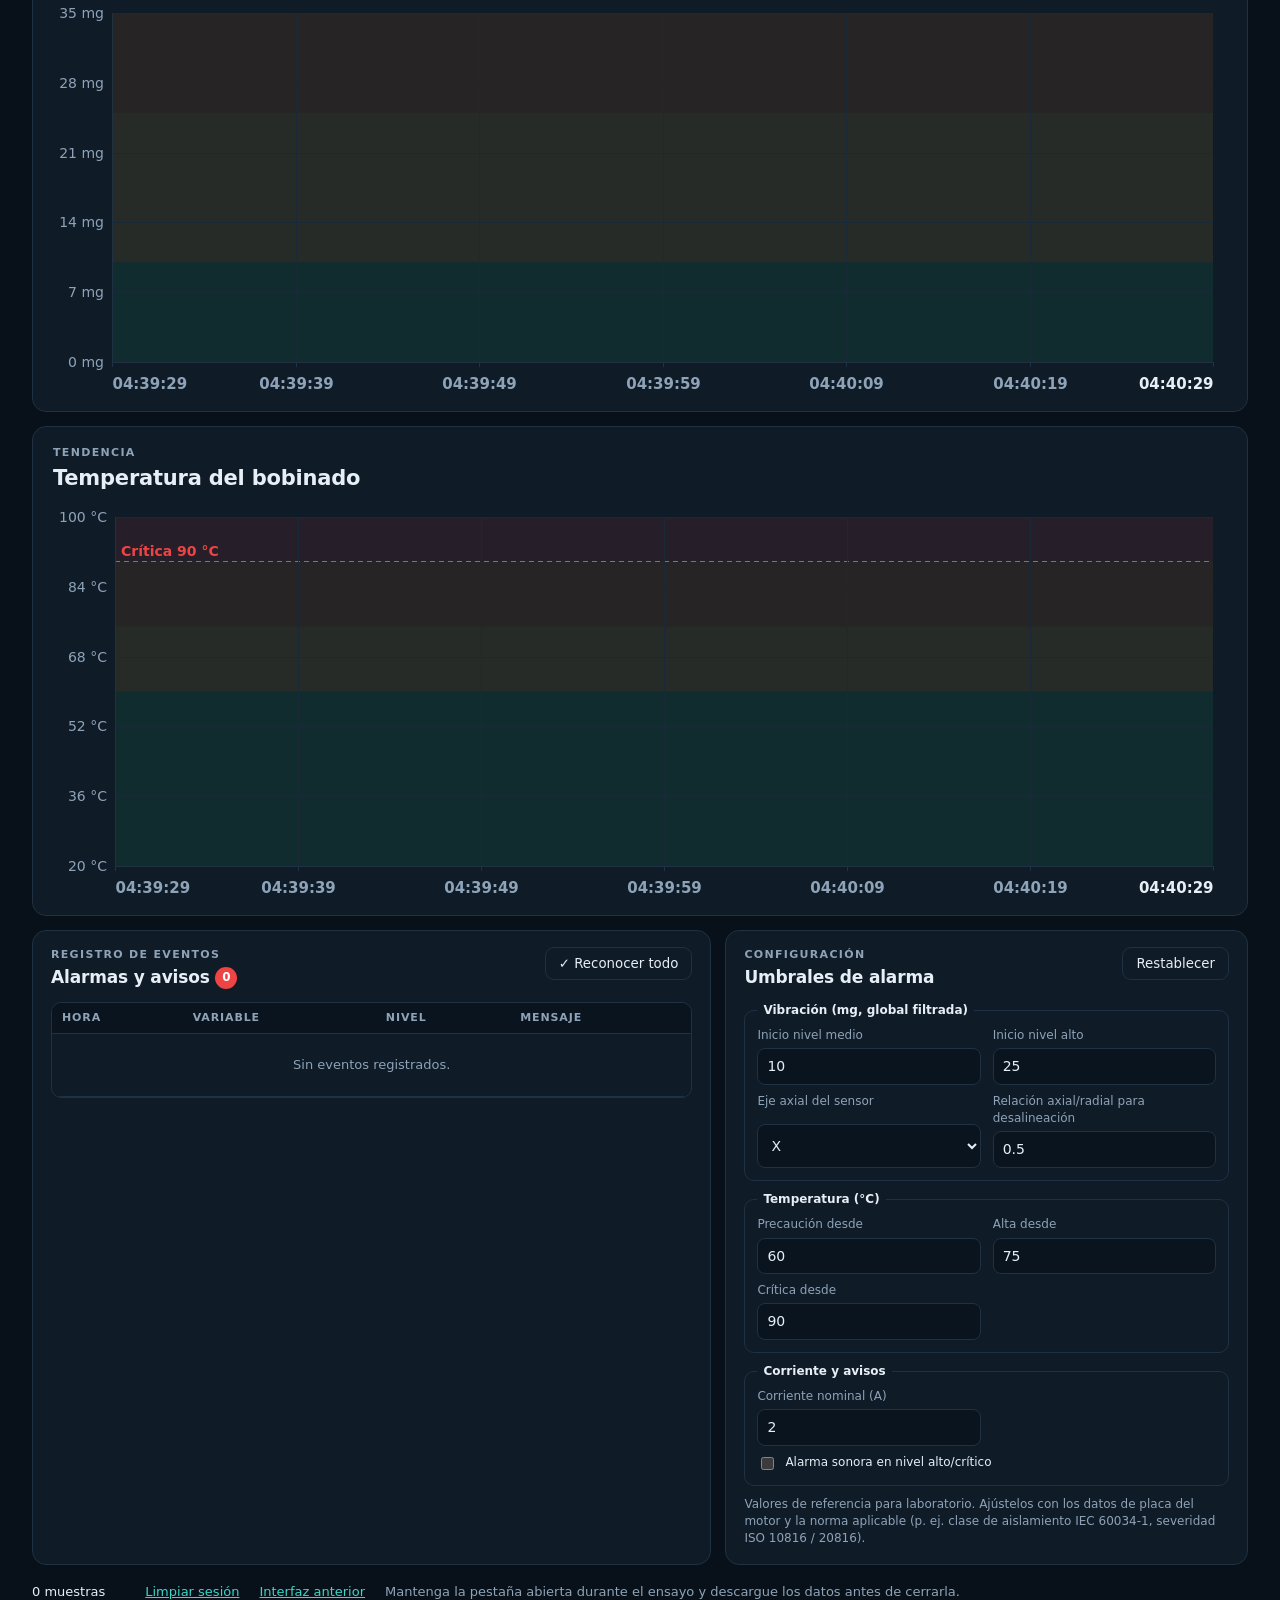
==== commit be681529: "Add files via upload" ====
--- a/index.html
+++ b/index.html
@@ -4,7 +4,7 @@
 <meta charset="utf-8">
 <meta name="viewport" content="width=device-width,initial-scale=1">
 <title>Monitor de Condición · Motor de inducción</title>
-<link rel="stylesheet" href="monitor.css?v=2">
+<link rel="stylesheet" href="monitor.css?v=4">
 </head>
 <body>
 
@@ -40,6 +40,7 @@
       </select>
     </label>
     <span id="scenNow" class="muted"></span>
+    <button type="button" class="btn ghost" id="simArranque">↻ Simular arranque</button>
   </div>
 </div>
 
@@ -229,6 +230,38 @@
 
   <section class="row2 charts">
     <article class="card">
+      <div class="chead">
+        <div><span class="eyebrow">Transmisor JXK-10 · 500 muestras/s</span><h2>Corriente del motor</h2></div>
+        <div class="onda-ctrl">
+          <div class="seg" role="group" aria-label="Vista de corriente">
+            <button type="button" data-iv="arranque" class="on">Arranque</button>
+            <button type="button" data-iv="vivo">Onda en vivo</button>
+            <button type="button" data-iv="rms">Tendencia RMS</button>
+          </div>
+          <span id="ondaOpc" class="onda-ctrl">
+            <label>Ventana <select id="ondaVen">
+              <option value="100">100 ms</option><option value="200">200 ms</option><option value="500">500 ms</option>
+              <option value="1000" selected>1 s</option><option value="3000">3 s</option></select></label>
+            <label>Red <select id="ondaF"><option value="60" selected>60 Hz</option><option value="50">50 Hz</option></select></label>
+          </span>
+          <span id="ondaCapBox" class="onda-ctrl">
+            <select id="ondaCap" aria-label="Capturas de arranque"><option>Sin capturas</option></select>
+            <button type="button" class="btn ghost" id="capturar">● Capturar ahora</button>
+            <button type="button" class="btn ghost" id="dlOnda" disabled>↓ CSV</button>
+          </span>
+        </div>
+      </div>
+      <canvas id="cW" class="chart" aria-label="Forma de onda equivalente de la corriente"></canvas>
+      <canvas id="cI" class="chart" aria-label="Corriente RMS en el tiempo" hidden></canvas>
+      <div class="wstats">
+        <div><span class="eyebrow">Pico instantáneo equivalente</span><strong id="wPico">—</strong></div>
+        <div><span class="eyebrow">I RMS máxima de arranque</span><strong id="wMax">—</strong></div>
+        <div><span class="eyebrow">I RMS en régimen</span><strong id="wReg">—</strong></div>
+        <div><span class="eyebrow">Arranque / régimen</span><strong id="wRel">—</strong></div>
+      </div>
+      <p class="note">Onda sinusoidal equivalente i(t) = √2 · I<sub>RMS</sub>(t) · sen(2πft): la amplitud es la corriente RMS medida cada 2 ms; la forma sinusoidal es ideal, porque el JXK-10 entrega el valor RMS y no la onda instantánea. El arranque se captura automáticamente (3 s) cuando la corriente sube desde reposo. <span class="muted" id="iStats"></span></p>
+    </article>
+    <article class="card">
       <div class="chead"><div><span class="eyebrow">Tendencia · ADXL345</span><h2>Vibración por eje</h2></div>
         <div class="legend"><b class="cx">● X</b><b class="cy">● Y</b><b class="cz">● Z</b><span class="muted">mg · franjas = zonas de severidad</span></div></div>
       <canvas id="cV" class="chart" aria-label="Vibración por eje en el tiempo"></canvas>
@@ -236,10 +269,6 @@
     <article class="card">
       <div class="chead"><div><span class="eyebrow">Tendencia</span><h2>Temperatura del bobinado</h2></div><span class="muted small" id="tStats"></span></div>
       <canvas id="cT" class="chart" aria-label="Temperatura en el tiempo"></canvas>
-    </article>
-    <article class="card">
-      <div class="chead"><div><span class="eyebrow">Tendencia</span><h2>Corriente del motor</h2></div><span class="muted small" id="iStats"></span></div>
-      <canvas id="cI" class="chart" aria-label="Corriente en el tiempo"></canvas>
     </article>
   </section>
 
@@ -292,6 +321,6 @@
   </footer>
 </main>
 
-<script src="monitor.js?v=2"></script>
+<script src="monitor.js?v=5"></script>
 </body>
 </html>
--- a/monitor.css
+++ b/monitor.css
@@ -157,6 +157,17 @@
 .legend{display:flex;gap:12px;align-items:center;font-size:12px;flex-wrap:wrap;margin-bottom:4px}
 
 .chart{display:block;width:100%;height:clamp(300px,44vh,480px);cursor:crosshair}
+:root{--plot:#0b1620;--onda:#ff4d4d;--envol:#ff9b9b}
+[data-theme=light]{--plot:#ffffff;--onda:#c00000;--envol:#e58b8b}
+.onda-ctrl{display:flex;gap:8px 10px;flex-wrap:wrap;align-items:center}
+.onda-ctrl[hidden],.chart[hidden]{display:none}
+.onda-ctrl select{font-size:14px}
+.onda-ctrl label{display:inline-flex;gap:6px;align-items:center;font-size:13px;color:var(--muted)}
+.wstats{display:grid;grid-template-columns:repeat(4,minmax(0,1fr));gap:10px;margin-top:12px}
+.wstats div{background:var(--panel-2);border:1px solid var(--line);border-radius:10px;padding:8px 12px}
+.wstats strong{display:block;font-size:20px;font-variant-numeric:tabular-nums;margin-top:2px}
+.charts .note{font-size:13px}
+@media(max-width:700px){.wstats{grid-template-columns:repeat(2,minmax(0,1fr))}}
 .charts .card{padding:18px 20px 14px}
 .charts .chead h2{font-size:21px}
 .charts .legend{font-size:15px;gap:16px;margin:0}
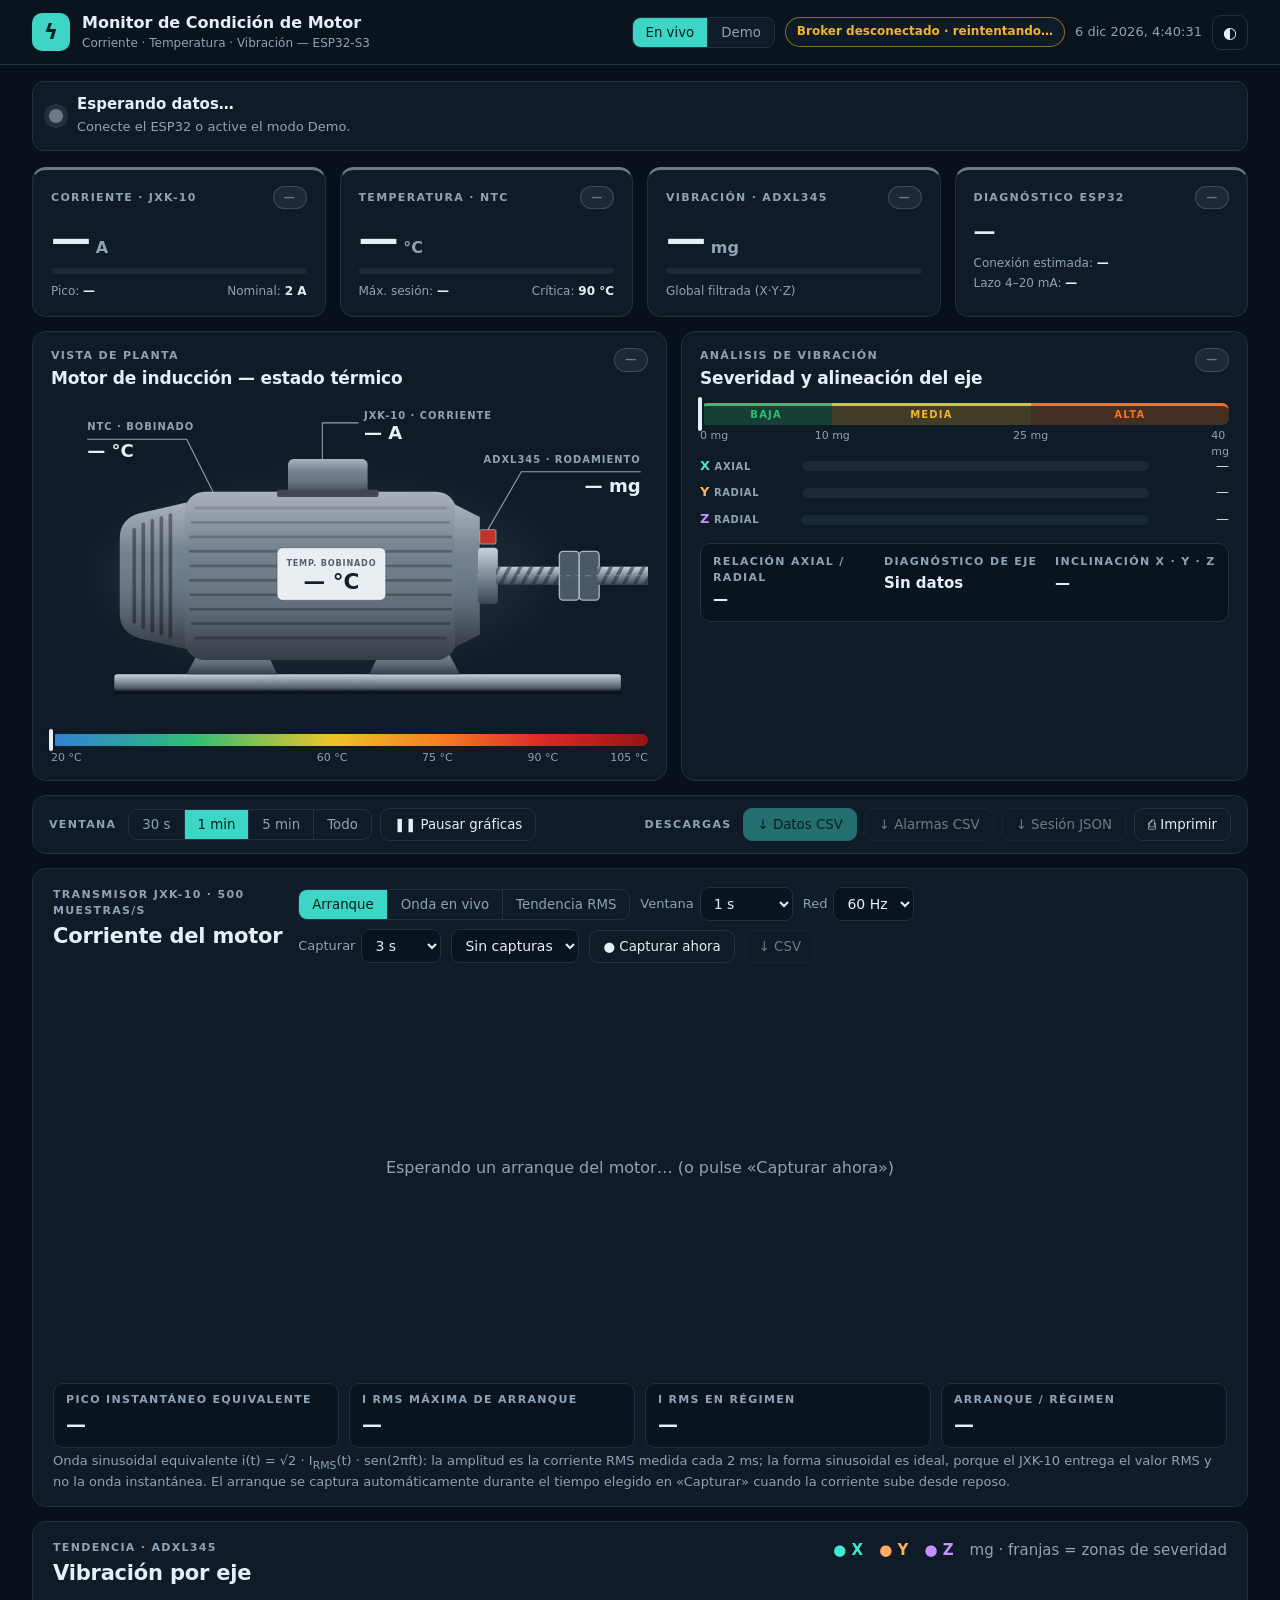
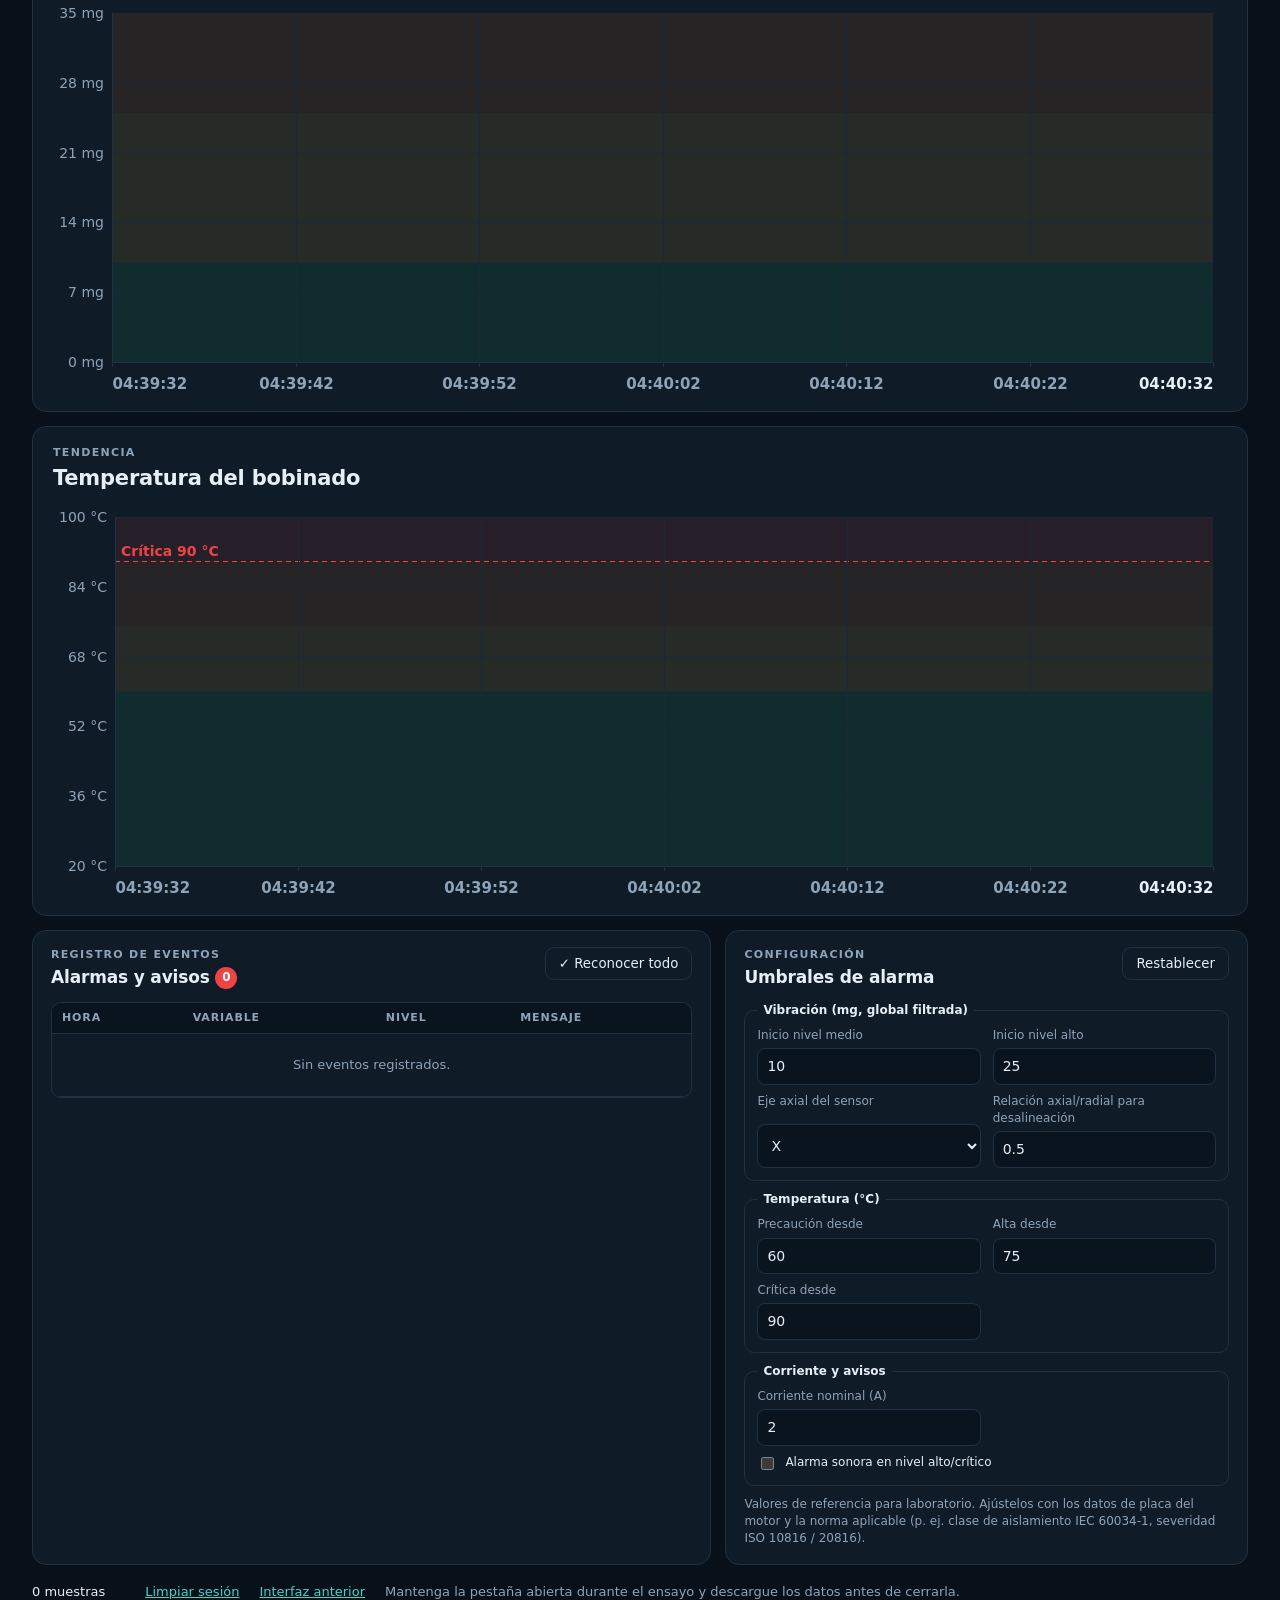
==== commit 1455255b: "Add files via upload" ====
--- a/index.html
+++ b/index.html
@@ -241,10 +241,15 @@
           <span id="ondaOpc" class="onda-ctrl">
             <label>Ventana <select id="ondaVen">
               <option value="100">100 ms</option><option value="200">200 ms</option><option value="500">500 ms</option>
-              <option value="1000" selected>1 s</option><option value="3000">3 s</option></select></label>
+              <option value="1000" selected>1 s</option><option value="3000">3 s</option><option value="5000">5 s</option>
+              <option value="10000">10 s</option><option value="30000">30 s</option><option value="60000">1 min</option>
+              <option value="300000">5 min</option><option value="all">Todo</option></select></label>
             <label>Red <select id="ondaF"><option value="60" selected>60 Hz</option><option value="50">50 Hz</option></select></label>
           </span>
           <span id="ondaCapBox" class="onda-ctrl">
+            <label>Capturar <select id="capDur" aria-label="Duración de la captura automática de arranque">
+              <option value="1000">1 s</option><option value="3000">3 s</option><option value="5000">5 s</option>
+              <option value="10000">10 s</option><option value="30000">30 s</option><option value="60000">1 min</option></select></label>
             <select id="ondaCap" aria-label="Capturas de arranque"><option>Sin capturas</option></select>
             <button type="button" class="btn ghost" id="capturar">● Capturar ahora</button>
             <button type="button" class="btn ghost" id="dlOnda" disabled>↓ CSV</button>
@@ -259,7 +264,7 @@
         <div><span class="eyebrow">I RMS en régimen</span><strong id="wReg">—</strong></div>
         <div><span class="eyebrow">Arranque / régimen</span><strong id="wRel">—</strong></div>
       </div>
-      <p class="note">Onda sinusoidal equivalente i(t) = √2 · I<sub>RMS</sub>(t) · sen(2πft): la amplitud es la corriente RMS medida cada 2 ms; la forma sinusoidal es ideal, porque el JXK-10 entrega el valor RMS y no la onda instantánea. El arranque se captura automáticamente (3 s) cuando la corriente sube desde reposo. <span class="muted" id="iStats"></span></p>
+      <p class="note">Onda sinusoidal equivalente i(t) = √2 · I<sub>RMS</sub>(t) · sen(2πft): la amplitud es la corriente RMS medida cada 2 ms; la forma sinusoidal es ideal, porque el JXK-10 entrega el valor RMS y no la onda instantánea. El arranque se captura automáticamente durante el tiempo elegido en «Capturar» cuando la corriente sube desde reposo. <span class="muted" id="iStats"></span></p>
     </article>
     <article class="card">
       <div class="chead"><div><span class="eyebrow">Tendencia · ADXL345</span><h2>Vibración por eje</h2></div>
@@ -321,6 +326,6 @@
   </footer>
 </main>
 
-<script src="monitor.js?v=5"></script>
+<script src="monitor.js?v=6"></script>
 </body>
 </html>
